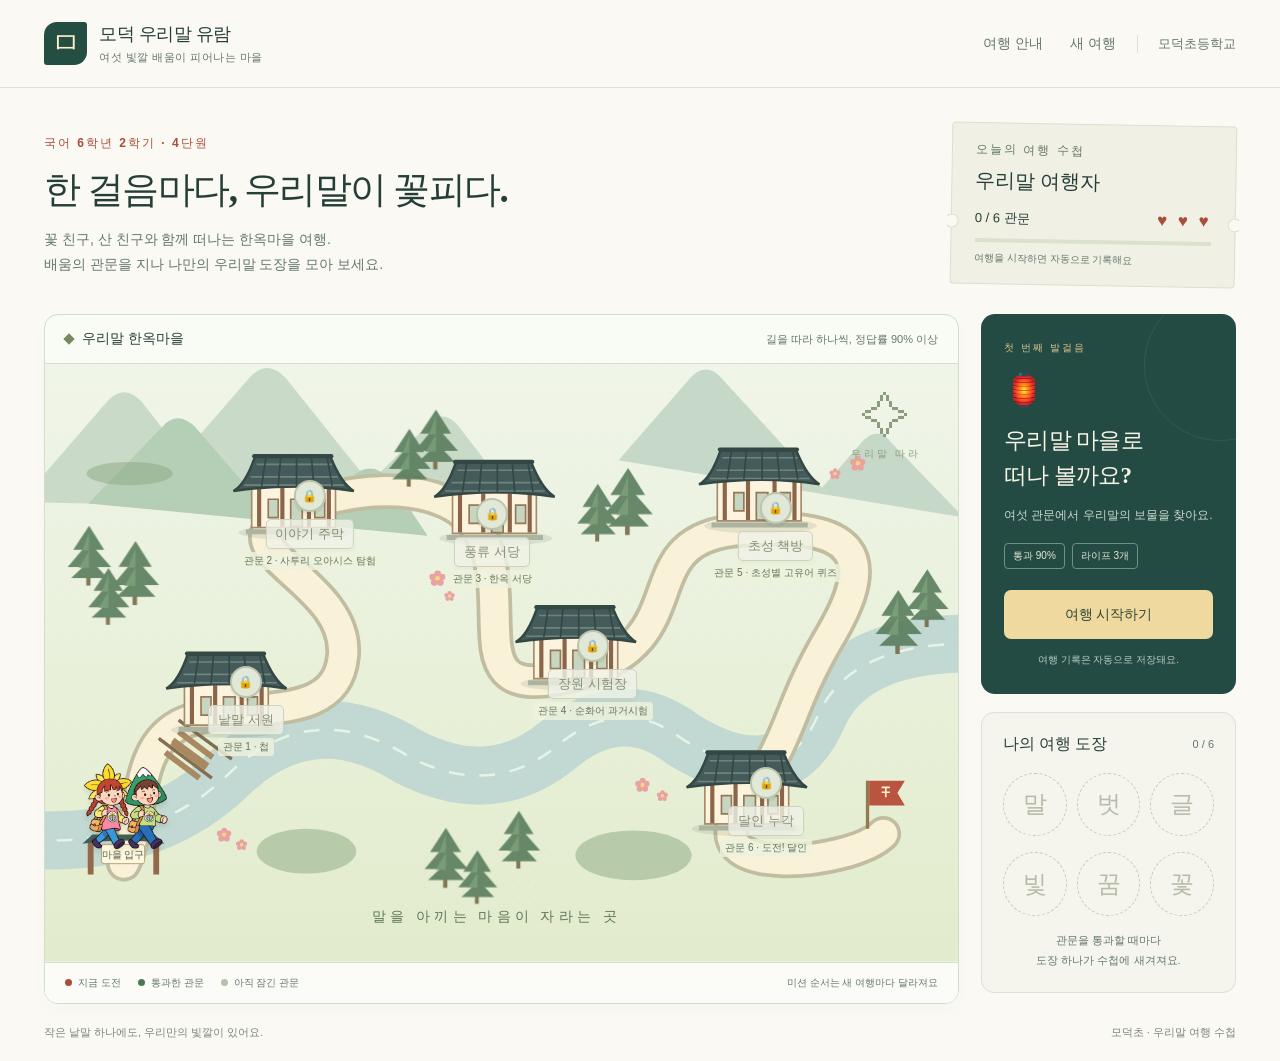
==== index.html @ 7a951e12 "Publish Modeok Korean village learning adventure" ====
<!doctype html>
<html lang="ko">
<head>
  <meta charset="utf-8">
  <meta name="viewport" content="width=device-width,initial-scale=1">
  <meta name="theme-color" content="#244b43">
  <meta name="description" content="모덕초 친구들과 떠나는 우리말 한옥마을 모험. 무작위 미션을 풀고 정답률 90% 이상으로 여행 도장을 모아 보세요.">
  <meta property="og:title" content="모덕 우리말 유람 · 한옥마을 모험">
  <meta property="og:description" content="여섯 가지 우리말 미션, 라이프 3개! 관문을 통과하며 우리말 여행 도장을 모아요.">
  <title>모덕 우리말 유람 · 한옥마을 모험</title>
  <link rel="icon" href="assets/favicon.svg" type="image/svg+xml">
  <link rel="stylesheet" href="style.css">
  <script src="game-core.js" defer></script>
  <script src="game.js" defer></script>
</head>
<body>
  <header class="topbar">
    <a class="brand" href="./" aria-label="모덕 우리말 유람 처음 화면"><span class="brand-symbol">ㅁ</span><span>모덕 <strong>우리말 유람</strong><small>여섯 빛깔 배움이 피어나는 마을</small></span></a>
    <nav class="top-actions" aria-label="여행 메뉴"><button id="help-btn" class="quiet">여행 안내</button><button id="new-btn" class="quiet">새 여행</button><span class="school-name">모덕초등학교</span></nav>
  </header>
  <main>
    <section class="intro">
      <div><p class="eyebrow">국어 6학년 2학기 · 4단원</p><h1>한 걸음마다,<br class="mobile-break"> 우리말이 꽃피다.</h1><p class="intro-copy">꽃 친구, 산 친구와 함께 떠나는 한옥마을 여행.<br>배움의 관문을 지나 나만의 우리말 도장을 모아 보세요.</p></div>
      <div class="travel-ticket"><span class="ticket-label">오늘의 여행 수첩</span><strong id="traveler-name">우리말 여행자</strong><div class="ticket-stats"><span id="progress-label">0 / 6 관문</span><span id="hearts" aria-label="남은 라이프 3개">♥ ♥ ♥</span></div><div class="meter"><span id="progress-bar"></span></div><small id="save-state" role="status">여행을 시작하면 자동으로 기록해요</small></div>
    </section>
    <section class="journey-layout" aria-label="우리말 여행 지도">
      <div class="map-card">
        <div class="map-heading"><span><i></i> 우리말 한옥마을</span><span class="map-guide">길을 따라 하나씩, 정답률 90% 이상</span></div>
        <div class="map-scroll"><div class="map-world" id="map-world">
          <svg class="landscape" viewBox="0 0 1100 720" role="img" aria-label="산과 시냇물, 한옥 여섯 채가 있는 우리말 마을 지도">
            <defs>
              <linearGradient id="paper" x2="0" y2="1"><stop stop-color="#f0f5e9"/><stop offset="1" stop-color="#e2eccc"/></linearGradient>
              <pattern id="texture" width="19" height="19" patternUnits="userSpaceOnUse"><circle cx="2" cy="3" r=".7" fill="#527253" opacity=".08"/><circle cx="12" cy="15" r=".6" fill="#527253" opacity=".07"/></pattern>
              <symbol id="pine" viewBox="0 0 70 92"><path d="M34 87V35" stroke="#766844" stroke-width="6"/><path d="M35 0 12 35h13L4 60h22L9 76h53L47 60h20L45 35h12Z" fill="#587c5c"/><path d="M35 9 25 36h10L20 61h15V76" fill="#6e946d"/></symbol>
              <symbol id="house" viewBox="0 0 150 125"><ellipse cx="77" cy="115" rx="68" ry="9" fill="#405940" opacity=".12"/><path d="M25 60h101v49H25Z" fill="#fcf4de" stroke="#a68b69" stroke-width="2"/><path d="M34 61v47m28-47v47m32-47v47m24-47v47" stroke="#8b6549" stroke-width="5"/><path d="M18 111h116v6H18Z" fill="#acb4a1"/><path d="M45 75h12v22H45Zm27 0h14v33H72Zm29 0h12v22h-12Z" fill="#c7d6c0" stroke="#987657" stroke-width="2"/><path d="M3 65Q17 58 29 24h91q13 32 28 41Q78 54 3 65Z" fill="#435b5a" stroke="#334744" stroke-width="3"/><path d="M24 48h105M31 33h91M16 58h120" stroke="#71837a" stroke-width="2"/><path d="m42 25-5 34m23-34-3 34m22-34v34m18-34 3 34m16-34 6 34" stroke="#334744" stroke-width="2"/><path d="M28 23h93" stroke="#334744" stroke-width="5" stroke-linecap="round"/></symbol>
              <symbol id="flower" viewBox="0 0 30 30"><g fill="#e9a2a2"><circle cx="15" cy="7" r="6"/><circle cx="23" cy="13" r="6"/><circle cx="20" cy="23" r="6"/><circle cx="9" cy="23" r="6"/><circle cx="6" cy="13" r="6"/></g><circle cx="15" cy="15" r="4" fill="#f7d77c"/></symbol>
            </defs>
            <rect width="1100" height="720" fill="url(#paper)"/>
            <path d="M-30 166 76 44q20-21 41 2l49 63 80-92q22-25 45 1l100 125 69-68q20-24 39 1l81 105Z" fill="#c9dbc8"/><path d="m52 168 90-93q18-20 40 2l116 134 72-75q22-21 45 2l46 69Z" fill="#b5cfb6"/>
            <path d="m691 116 88-101q19-18 37 3l120 131 51-58q18-16 32 3l88 91Z" fill="#c6d9c8"/>
            <path d="M-60 570Q120 592 220 495t220-21q99 50 177-14t151-8q119 73 163-28t232-85" fill="none" stroke="#c1d9d2" stroke-width="70"/><path d="M-60 570Q120 592 220 495t220-21q99 50 177-14t151-8q119 73 163-28t232-85" fill="none" stroke="#e6f4e8" stroke-width="3" stroke-dasharray="19 18"/>
            <path d="M95 602C121 550 102 458 170 431S351 437 359 352S225 229 278 190S493 123 529 214S495 415 643 373S700 210 839 200S1003 231 947 326S905 443 840 533S971 605 1010 566" fill="none" stroke="#c1bda0" stroke-width="43" stroke-linecap="round"/>
            <path id="travel-path" d="M95 602C121 550 102 458 170 431S351 437 359 352S225 229 278 190S493 123 529 214S495 415 643 373S700 210 839 200S1003 231 947 326S905 443 840 533S971 605 1010 566" fill="none" stroke="#faf1d9" stroke-width="34" stroke-linecap="round"/>
            <path d="m153 456 41 31m-49-19 41 31m-32-46 42 31m-35-41 41 31" stroke="#a88962" stroke-width="7"/><path d="m137 451 64 48m-40-70 64 47" stroke="#856d4f" stroke-width="4"/>
            <g opacity=".9"><use href="#pine" x="49" y="244" width="55" height="76"/><use href="#pine" x="78" y="211" width="62" height="86"/><use href="#pine" x="24" y="193" width="58" height="80"/><use href="#pine" x="411" y="75" width="56" height="80"/><use href="#pine" x="442" y="53" width="58" height="80"/><use href="#pine" x="638" y="142" width="56" height="78"/><use href="#pine" x="670" y="123" width="65" height="90"/><use href="#pine" x="997" y="270" width="62" height="86"/><use href="#pine" x="1035" y="245" width="56" height="78"/><use href="#pine" x="454" y="557" width="58" height="80"/><use href="#pine" x="495" y="584" width="52" height="72"/><use href="#pine" x="543" y="535" width="56" height="80"/></g>
            <g id="village-houses"></g>
            <g fill="#8ca780" opacity=".5"><ellipse cx="315" cy="587" rx="60" ry="27"/><ellipse cx="709" cy="592" rx="70" ry="30"/><ellipse cx="102" cy="132" rx="52" ry="14"/></g>
            <g><use href="#flower" x="207" y="558" width="18" height="18"/><use href="#flower" x="230" y="572" width="14" height="14"/><use href="#flower" x="463" y="248" width="20" height="20"/><use href="#flower" x="481" y="273" width="13" height="13"/><use href="#flower" x="711" y="498" width="18" height="18"/><use href="#flower" x="737" y="513" width="14" height="14"/><use href="#flower" x="970" y="110" width="19" height="19"/><use href="#flower" x="945" y="125" width="14" height="14"/></g>
            <g transform="translate(55 567)"><path d="M0 48V9m79 39V9" stroke="#94684b" stroke-width="7"/><path d="M-10 11Q40 3 89 11L77 0H2Z" fill="#405f59"/><rect x="13" y="12" width="52" height="23" rx="3" fill="#fff7de" stroke="#ad9671"/><text x="39" y="28" text-anchor="middle" fill="#526251" font-size="12" font-weight="bold">마을 입구</text></g>
            <g transform="translate(976 500)"><path d="M15 60V2" stroke="#957750" stroke-width="4"/><path d="M17 2h43l-9 15 9 15H17Z" fill="#b95440"/><path d="M32 10h10m-5 0v12m-5-6h10" stroke="#fff1c9" stroke-width="2"/></g>
            <text x="544" y="671" text-anchor="middle" fill="#60765b" font-size="17" font-family="serif" letter-spacing="5">말을 아끼는 마음이 자라는 곳</text>
            <rect width="1100" height="720" fill="url(#texture)" pointer-events="none"/>
          </svg>
          <div id="map-stops"></div><div class="travelers" id="travelers"><img src="assets/travelers.png" alt="꽃 모자와 산 모자를 쓴 모덕초 여행 친구들"><span>함께 가자!</span></div>
          <div class="map-compass" aria-hidden="true">✧<small>우리말 따라</small></div>
        </div></div>
        <div class="map-legend"><span><i class="legend-dot current"></i>지금 도전</span><span><i class="legend-dot cleared"></i>통과한 관문</span><span><i class="legend-dot locked"></i>아직 잠긴 관문</span><span class="legend-note">미션 순서는 새 여행마다 달라져요</span></div>
      </div>
      <aside class="sidebar">
        <div class="next-card"><p class="eyebrow" id="next-kicker">첫 번째 발걸음</p><div class="place-icon" aria-hidden="true">🏮</div><h2 id="next-title">우리말 마을로<br>떠나 볼까요?</h2><p id="next-desc">여섯 관문에서 우리말의 보물을 찾아요.</p><div class="rule-chips"><span>통과 90%</span><span>라이프 3개</span></div><button class="primary" id="continue-btn">여행 시작하기</button><p class="checkpoint-note" id="checkpoint-note">여행 기록은 자동으로 저장돼요.</p></div>
        <div class="stamps-card"><div class="section-heading"><h2>나의 여행 도장</h2><span id="stamp-count">0 / 6</span></div><div class="stamps" id="stamps"></div><p>관문을 통과할 때마다<br>도장 하나가 수첩에 새겨져요.</p></div>
      </aside>
    </section>
    <footer class="page-footer"><span>작은 낱말 하나에도, 우리만의 빛깔이 있어요.</span><span>모덕초 · 우리말 여행 수첩</span></footer>
  </main>
  <dialog id="welcome-dialog" aria-labelledby="welcome-title"><form id="welcome-form"><button class="dialog-close" type="button" data-close="welcome-dialog" aria-label="닫기">×</button><img class="welcome-mascots" src="assets/travelers.png" alt="모덕초 여행 친구들"><p class="eyebrow">우리말 보물을 찾아 떠나요</p><h2 id="welcome-title">반가워요, 여행자!</h2><p>미션은 무작위 순서로 만나요.<br>각 관문에서 <strong>정답률 90% 이상</strong>이면 다음 길이 열려요.</p><label class="name-label" for="nickname">여행자 이름 <small>별명도 좋아요</small></label><input id="nickname" maxlength="16" placeholder="예: 우리말 지킴이" autocomplete="nickname"><details class="mission-choice"><summary>여행에 담을 HTML 미션 선택 <span>기본 6개</span></summary><div id="mission-options"></div></details><p class="small-note">라이프는 미션 통과 실패 시 1개 줄어요.<br>모두 소진하면 복습을 90% 이상 마쳐 3개를 회복해요.</p><button type="submit" class="primary">여행 출발!</button><p id="welcome-error" role="alert"></p></form></dialog>
  <dialog id="help-dialog" aria-labelledby="help-title"><button class="dialog-close" data-close="help-dialog" aria-label="닫기">×</button><p class="eyebrow">우리말 여행 길잡이</p><h2 id="help-title">천천히 배워도 괜찮아요.</h2><ol class="help-list"><li>원하는 HTML 자료를 골라 여행을 시작해요. 선택한 미션 순서는 무작위로 정해져요.</li><li>현재 관문을 눌러 자료 안의 퀴즈를 끝까지 풀어요. 최소 10문제이며, 엽전 등 보너스 점수는 통과 판정에 쓰지 않아요.</li><li>정답률이 <strong>90% 이상</strong>이면 도장을 받고 다음 길이 열려요. 25문제는 23개 이상 맞혀야 해요.</li><li>90% 미만이면 라이프가 하나 줄어요. 0개일 때는 현재 관문을 복습하여 90% 이상을 얻으면 라이프 3개가 회복돼요. 이후 정식 도전으로 통과해요.</li><li>지도 버튼으로 돌아와도 기록은 남아요. 같은 기기·크롬 프로필·사이트 주소에서 이어 할 수 있어요. 시크릿 모드나 브라우저 기록 삭제 시에는 기록이 지워질 수 있어요.</li></ol><button class="primary" data-close="help-dialog">알겠어요</button></dialog>
  <dialog id="reset-dialog" aria-labelledby="reset-title"><p class="eyebrow">새로운 여행 준비</p><h2 id="reset-title">처음부터 새로 떠날까요?</h2><p>현재 여행의 도장, 라이프, 풀이 기록이 초기화돼요.<br>미션을 다시 선택하고 순서를 새로 섞어요.</p><div class="button-row"><button class="secondary" data-close="reset-dialog">계속 이어 하기</button><button class="primary" id="confirm-reset">새 여행 준비</button></div></dialog>
  <dialog id="mission-dialog" aria-labelledby="mission-title"><div class="mission-toolbar"><div><span id="mission-mode">우리말 관문</span><h2 id="mission-title"></h2></div><span id="mission-target">통과 기준 90%</span><button id="map-return" class="secondary">지도에 저장하고 돌아가기</button></div><div class="mission-loading" id="mission-loading" role="status">미션을 준비하고 있어요…</div><iframe id="mission-frame" title="우리말 HTML 미션" src="about:blank" allow="autoplay" sandbox="allow-scripts allow-same-origin allow-modals allow-forms allow-pointer-lock"></iframe><div id="result-panel" class="result-panel" hidden><div class="result-inner"><p class="eyebrow" id="result-kicker"></p><div class="result-emblem" id="result-emblem">✿</div><h2 id="result-title"></h2><p id="result-detail"></p><p class="result-number" id="result-number"></p><p id="result-message"></p><div class="result-actions"><button id="result-next" class="primary"></button><button id="review-answers" class="secondary">풀이 살펴보기</button><button id="result-map" class="quiet">지도로 돌아가기</button></div></div></div><div class="mission-bottom"><span>미션을 끝까지 풀면 결과가 자동으로 지도에 기록돼요.</span><button id="show-result" class="quiet" hidden>기록된 결과 보기</button></div></dialog>
  <div id="toast" class="toast" role="status" hidden></div>
</body>
</html>
---- style.css ----
@charset "UTF-8";
:root{--ink:#263e38;--muted:#65776c;--green:#244e42;--red:#aa4d39;--gold:#ad8c46;--line:#dedfd3;--paper:#faf9f4;font-family:"Malgun Gothic","Apple SD Gothic Neo",sans-serif;color:var(--ink);background:var(--paper);font-size:16px;font-synthesis:none}*{box-sizing:border-box}body{margin:0}button,input{font:inherit}button,a,input,summary{-webkit-tap-highlight-color:transparent}button{cursor:pointer;border:0}button:disabled{cursor:wait;opacity:.6}button:focus-visible,a:focus-visible,input:focus-visible,summary:focus-visible{outline:3px solid #ca8e43;outline-offset:4px}button{transition:background .18s,transform .18s}button:hover{filter:brightness(.96)}button:active{transform:translateY(1px)}a{color:inherit}h1,h2,p{margin-top:0}h1,h2{word-break:keep-all}h2{font-family:Georgia,"Batang",serif}p{line-height:1.7}strong{font-weight:750}[hidden]{display:none!important}.topbar{max-width:1480px;margin:auto;padding:22px 44px;display:flex;align-items:center;justify-content:space-between;border-bottom:1px solid var(--line);gap:24px}.brand{display:flex;align-items:center;gap:12px;text-decoration:none;font-size:18px;letter-spacing:-.5px}.brand strong{font-weight:800}.brand small{display:block;letter-spacing:.5px;font-size:11px;color:var(--muted);margin-top:4px}.brand-symbol{width:43px;height:43px;background:var(--green);color:#fff1cf;border-radius:13px 3px;font:30px Georgia,serif;display:grid;place-items:center}.top-actions{display:flex;align-items:center;gap:15px}.quiet{background:transparent;color:var(--muted);padding:9px 6px;font-size:14px;font-weight:650}.school-name{border-left:1px solid var(--line);padding-left:20px;font-size:13px;color:var(--muted)}main{max-width:1480px;margin:auto;padding:32px 44px 0}.intro{display:flex;align-items:center;justify-content:space-between;gap:36px;padding:4px 0 28px}.eyebrow{font-size:12px;font-weight:750;letter-spacing:2px;color:var(--red);margin-bottom:12px}.intro h1{font-family:Georgia,"Batang",serif;font-size:clamp(25px,2.9vw,40px);font-weight:600;letter-spacing:-1.6px;margin:0 0 12px;line-height:1.35}.intro-copy{color:var(--muted);font-size:14px;line-height:1.8;margin:0}.mobile-break{display:none}.travel-ticket{background:#f0f0e5;border:1px solid #dddfce;border-radius:4px;padding:18px 23px;min-width:285px;position:relative;transform:rotate(1deg)}.travel-ticket:before,.travel-ticket:after{content:"";width:12px;height:12px;background:var(--paper);border-radius:50%;position:absolute;top:57%;border:1px solid #dddfce}.travel-ticket:before{left:-7px;border-left-color:var(--paper)}.travel-ticket:after{right:-7px;border-right-color:var(--paper)}.ticket-label{display:block;color:var(--muted);font-size:12px;letter-spacing:2px;margin-bottom:9px}.travel-ticket>strong{display:block;font-family:Georgia,"Batang",serif;font-size:20px;max-width:250px;overflow:hidden;text-overflow:ellipsis;white-space:nowrap}.ticket-stats{display:flex;justify-content:space-between;align-items:center;font-size:13px;margin:14px 0 10px}.ticket-stats #hearts{color:var(--red);letter-spacing:3px;font-size:17px}.meter{height:4px;background:#dce1ce;border-radius:9px;overflow:hidden}.meter span{display:block;height:100%;background:#50765c;width:0;transition:width .5s}.travel-ticket small{font-size:10px;color:var(--muted);display:block;margin-top:9px}.journey-layout{display:grid;grid-template-columns:minmax(0,1fr) 255px;gap:22px;align-items:start}.map-card{border:1px solid #d3ddcc;border-radius:14px;overflow:hidden;box-shadow:0 7px 18px #31463505;background:#f9fcf5}.map-heading{padding:15px 20px;border-bottom:1px solid #d5dfcd;display:flex;align-items:center;justify-content:space-between;gap:12px;font-size:14px;font-weight:750}.map-heading>span:first-child{display:flex;align-items:center;gap:9px}.map-heading i{width:8px;height:8px;background:#788961;transform:rotate(45deg)}.map-heading .map-guide{font-size:11px;font-weight:400;color:var(--muted)}.map-scroll{overflow:auto;scrollbar-width:thin}.map-world{width:100%;min-width:650px;aspect-ratio:1100/720;position:relative;isolation:isolate}.landscape{width:100%;height:100%;position:absolute;inset:0}.map-compass{position:absolute;right:4%;top:5%;display:grid;place-items:center;color:#8c9c7e;font-size:48px;line-height:1}.map-compass small{font-size:10px;letter-spacing:3px;margin-top:7px}.stop{position:absolute;transform:translate(-50%,-50%);min-width:132px;display:flex;flex-direction:column;align-items:center;background:none;padding:5px;z-index:3;isolation:isolate}.stop .stop-number{width:32px;height:32px;border-radius:50%;background:#f5f3e8;color:#71816b;border:2px solid #9aa58b;box-shadow:0 3px 0 #5c6f561c;display:grid;place-items:center;font-weight:800;font-size:13px}.stop .stop-label{margin-top:7px;color:#526349;background:#fcfaf0e8;border:1px solid #c3cbb6;border-radius:5px;padding:5px 9px;font-size:clamp(11px,1.05vw,14px);font-weight:750;white-space:nowrap;box-shadow:0 3px 5px #5063450a}.stop .stop-subtitle{font-size:10px;color:#63745c;margin-top:3px;background:#edf2dcd4;border-radius:3px;padding:2px 5px}.stop.locked .stop-number{font-size:12px;color:#7b8574;background:#e2e8d7;border-color:#bbc4ad}.stop.locked .stop-label{color:#849077;background:#eff2e7cf;border-color:#cbd2be}.stop.current .stop-number{background:var(--red);border-color:#fff4d4;color:white;box-shadow:0 0 0 5px #aa4d3920}.stop.current .stop-label{background:#fff7e5;border:2px solid #b76545;color:#8a3e2b}.stop.current:before{content:"지금 도전";position:absolute;top:-21px;background:#a94c39;color:white;border-radius:4px;padding:4px 9px;font-size:10px;letter-spacing:1px;white-space:nowrap}.stop.cleared .stop-number{background:#477257;color:#fff7dc;border-color:#d6e5b9}.stop.cleared .stop-label{background:#e5efd9;border-color:#95ae82;color:#426847}.travelers{position:absolute;width:106px;height:110px;left:8.6%;top:77%;transform:translate(-50%,-100%);z-index:5;pointer-events:none;filter:drop-shadow(0 4px 2px #34513120)}.travelers img{width:100%;height:100%;object-fit:contain;display:block;animation:bob 3.1s ease-in-out infinite}.travelers span{display:none;background:#fffaf0;border:1px solid #b2bfa3;border-radius:6px;padding:4px 8px;font-size:10px;white-space:nowrap;position:absolute;top:-9px;left:58px}.travelers.walking img{animation:walk .26s ease-in-out infinite alternate}.travelers.walking span{display:block}@keyframes bob{50%{transform:translateY(-4px)}}@keyframes walk{to{transform:translateY(-9px) rotate(3deg)}}.map-legend{display:flex;align-items:center;gap:17px;padding:13px 20px;border-top:1px solid #d5dfcd;font-size:10px;color:var(--muted);background:#fbfcf7}.map-legend>span{display:flex;align-items:center;gap:6px;white-space:nowrap}.legend-dot{width:7px;height:7px;border-radius:50%;background:#b7c1ac}.legend-dot.current{background:var(--red)}.legend-dot.cleared{background:#4c785a}.legend-note{margin-left:auto;font-size:10px}.sidebar{display:grid;gap:18px}.next-card{background:#244b43;color:#f8f5e7;border-radius:14px;padding:25px 23px;position:relative;overflow:hidden}.next-card:after{content:"";position:absolute;width:150px;height:150px;border:1px solid #ffffff12;border-radius:50%;right:-60px;top:-25px;pointer-events:none}.next-card .eyebrow{color:#d5c18c;font-size:10px;margin-bottom:15px;letter-spacing:2px}.place-icon{font-size:32px;margin-bottom:15px}.next-card h2{font-size:23px;line-height:1.5;letter-spacing:-.7px;font-weight:600;margin-bottom:12px}.next-card>p:not(.eyebrow){font-size:12px;color:#cbd9cd;line-height:1.8;margin-bottom:16px}.rule-chips{display:flex;gap:7px;margin:0 0 21px}.rule-chips span{font-size:10px;border:1px solid #729080;border-radius:4px;padding:5px 8px;color:#e5ead7}.primary,.secondary{padding:13px 18px;min-height:46px;border-radius:7px;font-size:14px;font-weight:750;line-height:1.5}.primary{background:var(--green);color:#fff9e8;width:100%;border:1px solid transparent}.secondary{background:#f6f5ed;color:var(--ink);border:1px solid #d3d8cb}.next-card .primary{background:#f0d99e;color:#304638}.next-card .checkpoint-note{font-size:10px!important;text-align:center;margin:12px 0 0!important;color:#b9cfc0!important}.stamps-card{border:1px solid #dfdfd2;padding:21px;border-radius:13px;background:#f5f4ed}.section-heading{display:flex;justify-content:space-between;gap:10px;align-items:center;margin-bottom:18px}.section-heading h2{font-size:16px;margin:0}.section-heading>span{font-size:11px;color:var(--muted)}.stamps{display:grid;grid-template-columns:repeat(3,1fr);gap:16px 10px}.stamp{border:1px dashed #c4c8b8;aspect-ratio:1;border-radius:50%;display:flex;align-items:center;justify-content:center;font-family:"Batang",serif;color:#b7bbaa;font-size:24px;position:relative}.stamp.earned{border:2px solid #a94e3d;color:#a94e3d;background:#b15b3c05;box-shadow:inset 0 0 0 3px #f5f4ed,inset 0 0 0 4px #a94e3d;transform:rotate(-8deg)}.stamp.earned:after{content:"통과";position:absolute;bottom:7px;font:7px sans-serif;letter-spacing:2px}.stamps-card>p{font-size:11px;color:var(--muted);text-align:center;line-height:1.8;margin:15px 0 0}.page-footer{display:flex;justify-content:space-between;gap:20px;padding:21px 0;font-size:11px;color:#7c8777}.toast{position:fixed;bottom:28px;left:50%;transform:translateX(-50%);max-width:90vw;background:#263e38;color:#fffaed;padding:14px 22px;border-radius:10px;box-shadow:0 5px 22px #0002;z-index:1000;font-size:14px;line-height:1.5;text-align:center}dialog{border:1px solid #dbdece;background:#fffdf6;color:var(--ink);border-radius:16px;width:min(520px,calc(100% - 36px));padding:32px;box-shadow:0 24px 120px #1a302538}dialog::backdrop{background:#1a302585;backdrop-filter:blur(3px)}dialog h2{font-size:28px;margin-bottom:15px;line-height:1.4}dialog p{color:var(--muted);font-size:14px}dialog .eyebrow{color:var(--red);font-size:11px}dialog .dialog-close{background:transparent;position:absolute;right:17px;top:12px;font-size:28px;color:#71816b;padding:3px 9px}.welcome-mascots{display:block;float:right;width:110px;height:115px;object-fit:contain;margin:0 0 12px 12px}.name-label{display:block;font-size:14px;font-weight:700;margin:23px 0 9px}.name-label small{font-weight:400;font-size:11px;color:var(--muted);margin-left:6px}input{padding:13px;border:1px solid #cbd3c2;border-radius:7px;background:#fff;width:100%;color:var(--ink)}.mission-choice{margin:18px 0;font-size:13px}.mission-choice summary{cursor:pointer;line-height:1.6;padding:8px 0}.mission-choice summary span{font-size:11px;color:var(--muted);margin-left:8px}#mission-options{padding:10px 0;display:grid;gap:9px}#mission-options label{display:flex;gap:10px;align-items:center;font-size:13px}#mission-options input{width:18px;height:18px;accent-color:var(--green)}.small-note{font-size:11px!important;line-height:1.8;color:var(--muted)}#welcome-error{color:var(--red);margin-bottom:0}.help-list{padding-left:22px;font-size:14px;line-height:1.8}.help-list li{padding:0 0 14px 6px}.button-row{display:flex;gap:12px}.button-row>*{flex:1}.button-row .primary{width:auto}#mission-dialog{width:100vw;max-width:none;height:100dvh;max-height:none;border:0;border-radius:0;margin:0;padding:0;background:#f9f7ee;overflow:hidden;flex-direction:column}#mission-dialog[open]{display:flex}.mission-toolbar{background:#fffdf6;display:flex;align-items:center;justify-content:space-between;gap:18px;padding:10px 22px;border-bottom:1px solid #d7dccf;min-height:73px}.mission-toolbar h2{font-family:inherit;font-size:16px;margin:3px 0 0}.mission-toolbar>div>span{font-size:10px;color:var(--red);letter-spacing:2px}#mission-target{font-size:13px;color:var(--muted);margin-left:auto}.mission-toolbar .secondary{font-size:12px;padding:9px 12px;min-height:40px}#mission-frame{width:100%;flex:1;border:0;background:#fffdf6;min-height:0}.mission-loading{position:absolute;top:90px;left:50%;transform:translateX(-50%);border:1px solid #d8dccf;box-shadow:0 5px 18px #0001;border-radius:8px;background:#fffdf6;padding:14px 22px;font-size:14px;z-index:4;text-align:center;width:max-content;max-width:90%}.mission-bottom{padding:8px 18px;min-height:36px;display:flex;align-items:center;justify-content:space-between;gap:12px;font-size:11px;color:var(--muted);border-top:1px solid #d7dccf;background:#fffdf6}.mission-bottom .quiet{padding:2px;font-size:11px}.result-panel{position:absolute;inset:73px 0 36px;background:#f8f7efed;backdrop-filter:blur(5px);display:grid;place-items:center;overflow:auto;padding:25px;z-index:5}.result-inner{max-width:470px;width:100%;text-align:center;padding:22px}.result-inner .eyebrow{font-size:11px}.result-emblem{width:90px;height:90px;border:3px double #b96346;color:#a94e3d;border-radius:50%;display:grid;place-items:center;font:46px "Batang",serif;transform:rotate(-8deg);margin:0 auto 23px;background:#fff9eb}.result-inner h2{font-size:30px}.result-inner .result-number{font-size:42px;line-height:1.2;color:var(--green);font-weight:800;margin:20px 0}.result-inner p{font-size:14px}.result-actions{display:flex;flex-direction:column;gap:9px;margin-top:25px}.completed .next-card{background:#744431}.completed .place-icon{font-size:39px}body:has(dialog[open]){overflow:hidden}@media(min-width:1500px){main{padding-top:42px}.intro{padding-bottom:35px}.journey-layout{grid-template-columns:minmax(0,1fr) 280px}.next-card{padding:30px 26px}.stamps-card{padding:24px}}@media(max-width:1100px){.topbar{padding:18px 26px}main{padding:25px 26px 0}.journey-layout{grid-template-columns:minmax(0,1fr) 218px;gap:16px}.next-card{padding:22px 18px}.next-card h2{font-size:20px}.stamps-card{padding:17px}.map-guide{display:none}.legend-note{display:none!important}.map-legend{gap:13px}.map-world{min-width:620px}.travel-ticket{min-width:255px;padding:15px 20px}.intro{gap:24px}.intro h1{font-size:30px}.travelers{width:95px;height:100px}}@media(max-width:850px){.journey-layout{grid-template-columns:1fr}.sidebar{grid-template-columns:1fr 1fr;align-items:start}.next-card .place-icon{display:none}.next-card h2{margin-bottom:8px}.next-card .eyebrow{margin-bottom:8px}.next-card>p{margin-bottom:10px}.rule-chips{margin-bottom:12px}.stamps{grid-template-columns:repeat(6,1fr);gap:6px}.stamps-card{height:100%}.stamp{font-size:20px}.stamp.earned:after{display:none}.stamps-card>p{margin-top:20px}.school-name{display:none}.intro h1{font-size:29px}.travel-ticket{min-width:235px}.intro-copy{font-size:12px}.stop .stop-label{font-size:12px}.topbar{gap:12px}.top-actions{gap:8px}}@media(max-width:580px){.topbar{padding:16px}.brand{font-size:16px}.brand small{font-size:9px}.brand-symbol{width:35px;height:35px;font-size:25px}.quiet{font-size:12px}.top-actions{gap:3px}main{padding:24px 14px 0}.intro{display:block;padding-bottom:20px}.intro h1{font-size:30px}.intro-copy{font-size:13px}.travel-ticket{transform:none;min-width:0;padding:14px 18px;margin-top:18px;display:grid;grid-template-columns:1fr 1fr;gap:4px 20px}.ticket-label{margin-bottom:4px;font-size:10px}.travel-ticket>strong{grid-column:1;grid-row:2;font-size:17px}.ticket-stats{grid-column:2;grid-row:1/3;margin:0;gap:8px;flex-direction:column;align-items:flex-end;justify-content:center}.meter{grid-column:1/3;margin-top:7px}.travel-ticket small{grid-column:1/3;margin:4px 0 0}.map-heading{padding:13px 15px}.map-world{min-width:650px}.map-legend{padding:13px;justify-content:center;gap:14px}.sidebar{grid-template-columns:1fr}.next-card{display:grid;grid-template-columns:1fr 1fr;gap:0 15px}.next-card .eyebrow,.next-card h2,.next-card>p:not(.checkpoint-note){grid-column:1}.next-card .primary{grid-column:2;grid-row:2/4;align-self:center}.next-card .rule-chips{margin-bottom:0}.next-card .checkpoint-note{grid-column:2;font-size:9px!important}.next-card h2{font-size:20px}.stamps-card{padding:20px}.stamps{gap:15px}.stamp{font-size:23px}.stamps-card>p{display:none}.page-footer{font-size:9px;gap:10px;line-height:1.7}.page-footer>span:last-child{text-align:right}.map-scroll:after{content:"지도를 옆으로 밀어 둘러보세요";display:block;text-align:center;font-size:10px;padding:8px;color:var(--muted);background:#f1f6e9}.mission-toolbar{padding:9px 12px;gap:8px;min-height:73px}.mission-toolbar h2{font-size:13px;max-width:180px}#mission-target{display:none}.mission-toolbar .secondary{font-size:10px;padding:8px;max-width:107px}.mission-bottom{font-size:9px;padding:6px 12px}.result-panel{padding:14px}.result-inner{padding:12px}.result-inner h2{font-size:25px}.result-number{font-size:34px!important}dialog{padding:27px 23px}.welcome-mascots{width:86px;height:97px}.help-list{font-size:13px}.button-row{flex-direction:column}}
@media(prefers-reduced-motion:reduce){*,*:before,*:after{animation:none!important;transition:none!important;scroll-behavior:auto!important}}
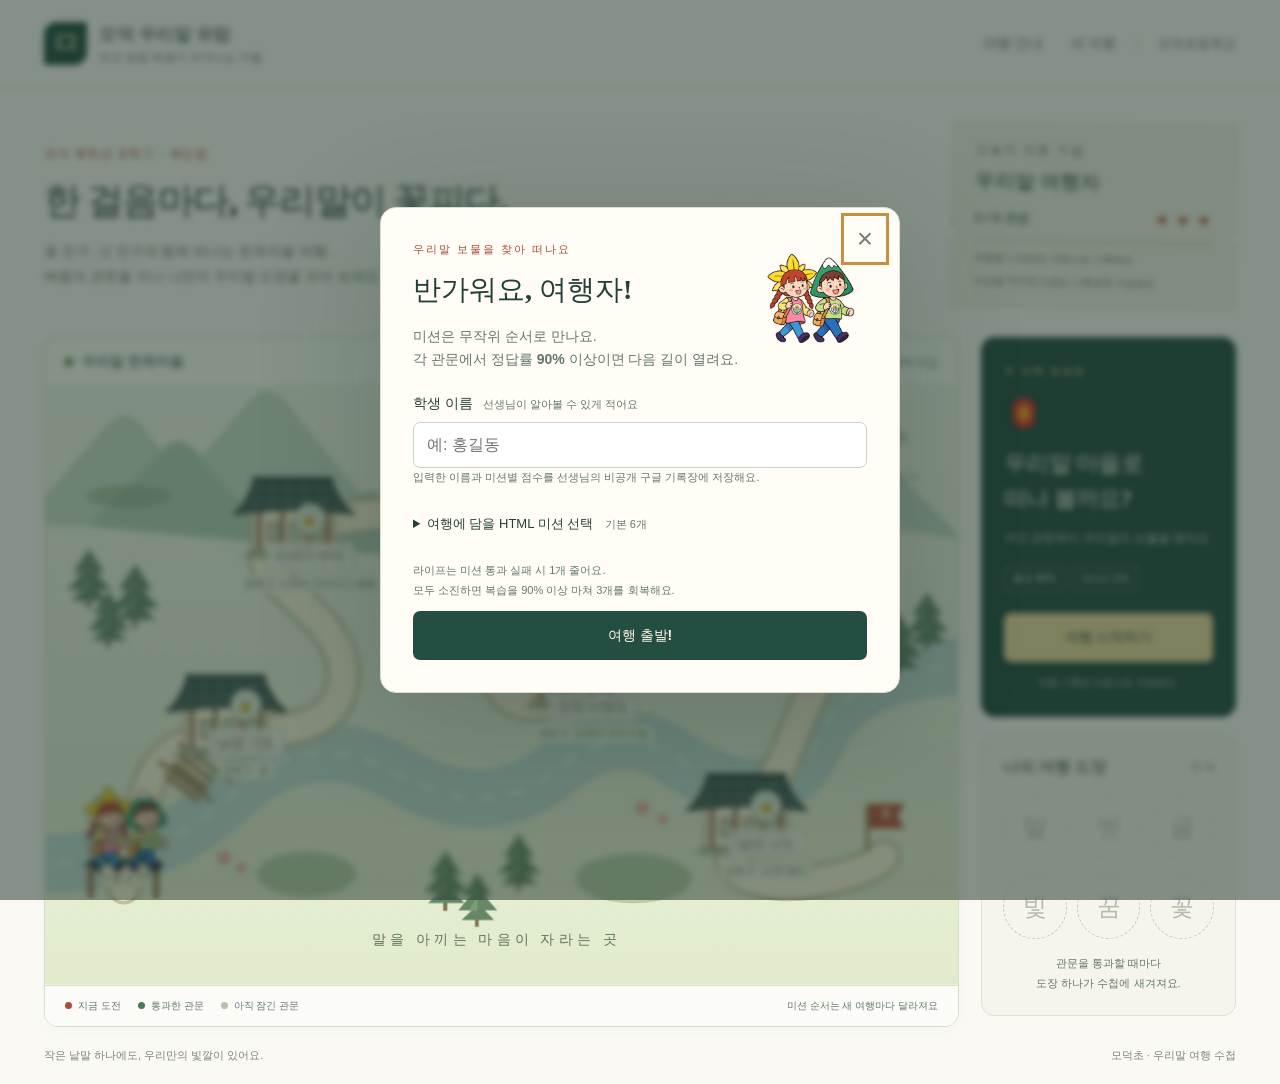
==== commit b26ab94c: "Record named student mission scores in private Google Sheets" ====
--- a/index.html
+++ b/index.html
@@ -7,10 +7,14 @@
   <meta name="description" content="모덕초 친구들과 떠나는 우리말 한옥마을 모험. 무작위 미션을 풀고 정답률 90% 이상으로 여행 도장을 모아 보세요.">
   <meta property="og:title" content="모덕 우리말 유람 · 한옥마을 모험">
   <meta property="og:description" content="여섯 가지 우리말 미션, 라이프 3개! 관문을 통과하며 우리말 여행 도장을 모아요.">
+  <meta property="og:url" content="https://junho1-commits.github.io/modeok-korean-village/">
+  <meta property="og:image" content="https://junho1-commits.github.io/modeok-korean-village/%EB%AF%B8%EB%A6%AC%EB%B3%B4%EA%B8%B0.jpg">
   <title>모덕 우리말 유람 · 한옥마을 모험</title>
   <link rel="icon" href="assets/favicon.svg" type="image/svg+xml">
   <link rel="stylesheet" href="style.css">
   <script src="game-core.js" defer></script>
+  <script src="score-config.js" defer></script>
+  <script src="score-sync.js" defer></script>
   <script src="game.js" defer></script>
 </head>
 <body>
@@ -21,7 +25,7 @@
   <main>
     <section class="intro">
       <div><p class="eyebrow">국어 6학년 2학기 · 4단원</p><h1>한 걸음마다,<br class="mobile-break"> 우리말이 꽃피다.</h1><p class="intro-copy">꽃 친구, 산 친구와 함께 떠나는 한옥마을 여행.<br>배움의 관문을 지나 나만의 우리말 도장을 모아 보세요.</p></div>
-      <div class="travel-ticket"><span class="ticket-label">오늘의 여행 수첩</span><strong id="traveler-name">우리말 여행자</strong><div class="ticket-stats"><span id="progress-label">0 / 6 관문</span><span id="hearts" aria-label="남은 라이프 3개">♥ ♥ ♥</span></div><div class="meter"><span id="progress-bar"></span></div><small id="save-state" role="status">여행을 시작하면 자동으로 기록해요</small></div>
+      <div class="travel-ticket"><span class="ticket-label">오늘의 여행 수첩</span><strong id="traveler-name">우리말 여행자</strong><div class="ticket-stats"><span id="progress-label">0 / 6 관문</span><span id="hearts" aria-label="남은 라이프 3개">♥ ♥ ♥</span></div><div class="meter"><span id="progress-bar"></span></div><small id="save-state" role="status">여행을 시작하면 자동으로 기록해요</small><small data-score-status role="status">미션을 마치면 선생님 기록장에 저장해요</small><button id="score-retry" class="quiet" hidden>기록 다시 저장</button></div>
     </section>
     <section class="journey-layout" aria-label="우리말 여행 지도">
       <div class="map-card">
@@ -63,10 +67,11 @@
     </section>
     <footer class="page-footer"><span>작은 낱말 하나에도, 우리만의 빛깔이 있어요.</span><span>모덕초 · 우리말 여행 수첩</span></footer>
   </main>
-  <dialog id="welcome-dialog" aria-labelledby="welcome-title"><form id="welcome-form"><button class="dialog-close" type="button" data-close="welcome-dialog" aria-label="닫기">×</button><img class="welcome-mascots" src="assets/travelers.png" alt="모덕초 여행 친구들"><p class="eyebrow">우리말 보물을 찾아 떠나요</p><h2 id="welcome-title">반가워요, 여행자!</h2><p>미션은 무작위 순서로 만나요.<br>각 관문에서 <strong>정답률 90% 이상</strong>이면 다음 길이 열려요.</p><label class="name-label" for="nickname">여행자 이름 <small>별명도 좋아요</small></label><input id="nickname" maxlength="16" placeholder="예: 우리말 지킴이" autocomplete="nickname"><details class="mission-choice"><summary>여행에 담을 HTML 미션 선택 <span>기본 6개</span></summary><div id="mission-options"></div></details><p class="small-note">라이프는 미션 통과 실패 시 1개 줄어요.<br>모두 소진하면 복습을 90% 이상 마쳐 3개를 회복해요.</p><button type="submit" class="primary">여행 출발!</button><p id="welcome-error" role="alert"></p></form></dialog>
+  <dialog id="welcome-dialog" aria-labelledby="welcome-title"><form id="welcome-form"><button class="dialog-close" type="button" data-close="welcome-dialog" aria-label="닫기">×</button><img class="welcome-mascots" src="assets/travelers.png" alt="모덕초 여행 친구들"><p class="eyebrow">우리말 보물을 찾아 떠나요</p><h2 id="welcome-title">반가워요, 여행자!</h2><p>미션은 무작위 순서로 만나요.<br>각 관문에서 <strong>정답률 90% 이상</strong>이면 다음 길이 열려요.</p><label class="name-label" for="nickname">학생 이름 <small>선생님이 알아볼 수 있게 적어요</small></label><input id="nickname" name="studentName" maxlength="16" placeholder="예: 홍길동" autocomplete="off" required aria-describedby="name-notice"><p id="name-notice" class="small-note">입력한 이름과 미션별 점수를 선생님의 비공개 구글 기록장에 저장해요.</p><details class="mission-choice"><summary>여행에 담을 HTML 미션 선택 <span>기본 6개</span></summary><div id="mission-options"></div></details><p class="small-note">라이프는 미션 통과 실패 시 1개 줄어요.<br>모두 소진하면 복습을 90% 이상 마쳐 3개를 회복해요.</p><button type="submit" class="primary">여행 출발!</button><p id="welcome-error" role="alert"></p></form></dialog>
+  <dialog id="identity-dialog" aria-labelledby="identity-title"><form id="identity-form"><p class="eyebrow">이어 하던 여행이 있어요</p><h2 id="identity-title">학생 이름을 알려 주세요.</h2><p>도장과 라이프는 이어 가요.<br>지금부터 마치는 미션의 이름과 점수를 선생님의 비공개 구글 기록장에 저장해요.</p><label class="name-label" for="student-name">학생 이름</label><input id="student-name" maxlength="16" placeholder="예: 홍길동" autocomplete="off" required><p id="identity-error" role="alert"></p><button class="primary" type="submit">이 이름으로 이어 하기</button></form></dialog>
   <dialog id="help-dialog" aria-labelledby="help-title"><button class="dialog-close" data-close="help-dialog" aria-label="닫기">×</button><p class="eyebrow">우리말 여행 길잡이</p><h2 id="help-title">천천히 배워도 괜찮아요.</h2><ol class="help-list"><li>원하는 HTML 자료를 골라 여행을 시작해요. 선택한 미션 순서는 무작위로 정해져요.</li><li>현재 관문을 눌러 자료 안의 퀴즈를 끝까지 풀어요. 최소 10문제이며, 엽전 등 보너스 점수는 통과 판정에 쓰지 않아요.</li><li>정답률이 <strong>90% 이상</strong>이면 도장을 받고 다음 길이 열려요. 25문제는 23개 이상 맞혀야 해요.</li><li>90% 미만이면 라이프가 하나 줄어요. 0개일 때는 현재 관문을 복습하여 90% 이상을 얻으면 라이프 3개가 회복돼요. 이후 정식 도전으로 통과해요.</li><li>지도 버튼으로 돌아와도 기록은 남아요. 같은 기기·크롬 프로필·사이트 주소에서 이어 할 수 있어요. 시크릿 모드나 브라우저 기록 삭제 시에는 기록이 지워질 수 있어요.</li></ol><button class="primary" data-close="help-dialog">알겠어요</button></dialog>
-  <dialog id="reset-dialog" aria-labelledby="reset-title"><p class="eyebrow">새로운 여행 준비</p><h2 id="reset-title">처음부터 새로 떠날까요?</h2><p>현재 여행의 도장, 라이프, 풀이 기록이 초기화돼요.<br>미션을 다시 선택하고 순서를 새로 섞어요.</p><div class="button-row"><button class="secondary" data-close="reset-dialog">계속 이어 하기</button><button class="primary" id="confirm-reset">새 여행 준비</button></div></dialog>
-  <dialog id="mission-dialog" aria-labelledby="mission-title"><div class="mission-toolbar"><div><span id="mission-mode">우리말 관문</span><h2 id="mission-title"></h2></div><span id="mission-target">통과 기준 90%</span><button id="map-return" class="secondary">지도에 저장하고 돌아가기</button></div><div class="mission-loading" id="mission-loading" role="status">미션을 준비하고 있어요…</div><iframe id="mission-frame" title="우리말 HTML 미션" src="about:blank" allow="autoplay" sandbox="allow-scripts allow-same-origin allow-modals allow-forms allow-pointer-lock"></iframe><div id="result-panel" class="result-panel" hidden><div class="result-inner"><p class="eyebrow" id="result-kicker"></p><div class="result-emblem" id="result-emblem">✿</div><h2 id="result-title"></h2><p id="result-detail"></p><p class="result-number" id="result-number"></p><p id="result-message"></p><div class="result-actions"><button id="result-next" class="primary"></button><button id="review-answers" class="secondary">풀이 살펴보기</button><button id="result-map" class="quiet">지도로 돌아가기</button></div></div></div><div class="mission-bottom"><span>미션을 끝까지 풀면 결과가 자동으로 지도에 기록돼요.</span><button id="show-result" class="quiet" hidden>기록된 결과 보기</button></div></dialog>
+  <dialog id="reset-dialog" aria-labelledby="reset-title"><p class="eyebrow">새로운 여행 준비</p><h2 id="reset-title">처음부터 새로 떠날까요?</h2><p>현재 기기의 도장, 라이프, 풀이 기록이 초기화돼요.<br>선생님 기록장에 저장된 점수와 전송 대기 기록은 남아요.<br>다른 학생이라면 새 여행에서 자신의 이름을 입력해요.</p><div class="button-row"><button class="secondary" data-close="reset-dialog">계속 이어 하기</button><button class="primary" id="confirm-reset">새 여행 준비</button></div></dialog>
+  <dialog id="mission-dialog" aria-labelledby="mission-title"><div class="mission-toolbar"><div><span id="mission-mode">우리말 관문</span><h2 id="mission-title"></h2></div><span id="mission-target">통과 기준 90%</span><button id="map-return" class="secondary">지도에 저장하고 돌아가기</button></div><div class="mission-loading" id="mission-loading" role="status">미션을 준비하고 있어요…</div><iframe id="mission-frame" title="우리말 HTML 미션" src="about:blank" allow="autoplay" sandbox="allow-scripts allow-same-origin allow-modals allow-forms allow-pointer-lock"></iframe><div id="result-panel" class="result-panel" hidden><div class="result-inner"><p class="eyebrow" id="result-kicker"></p><div class="result-emblem" id="result-emblem">✿</div><h2 id="result-title"></h2><p id="result-detail"></p><p class="result-number" id="result-number"></p><p id="result-message"></p><p class="small-note" data-score-status role="status"></p><div class="result-actions"><button id="result-next" class="primary"></button><button id="review-answers" class="secondary">풀이 살펴보기</button><button id="result-map" class="quiet">지도로 돌아가기</button></div></div></div><div class="mission-bottom"><span>미션을 끝까지 풀면 결과가 자동으로 지도에 기록돼요.</span><button id="show-result" class="quiet" hidden>기록된 결과 보기</button></div></dialog>
   <div id="toast" class="toast" role="status" hidden></div>
 </body>
 </html>
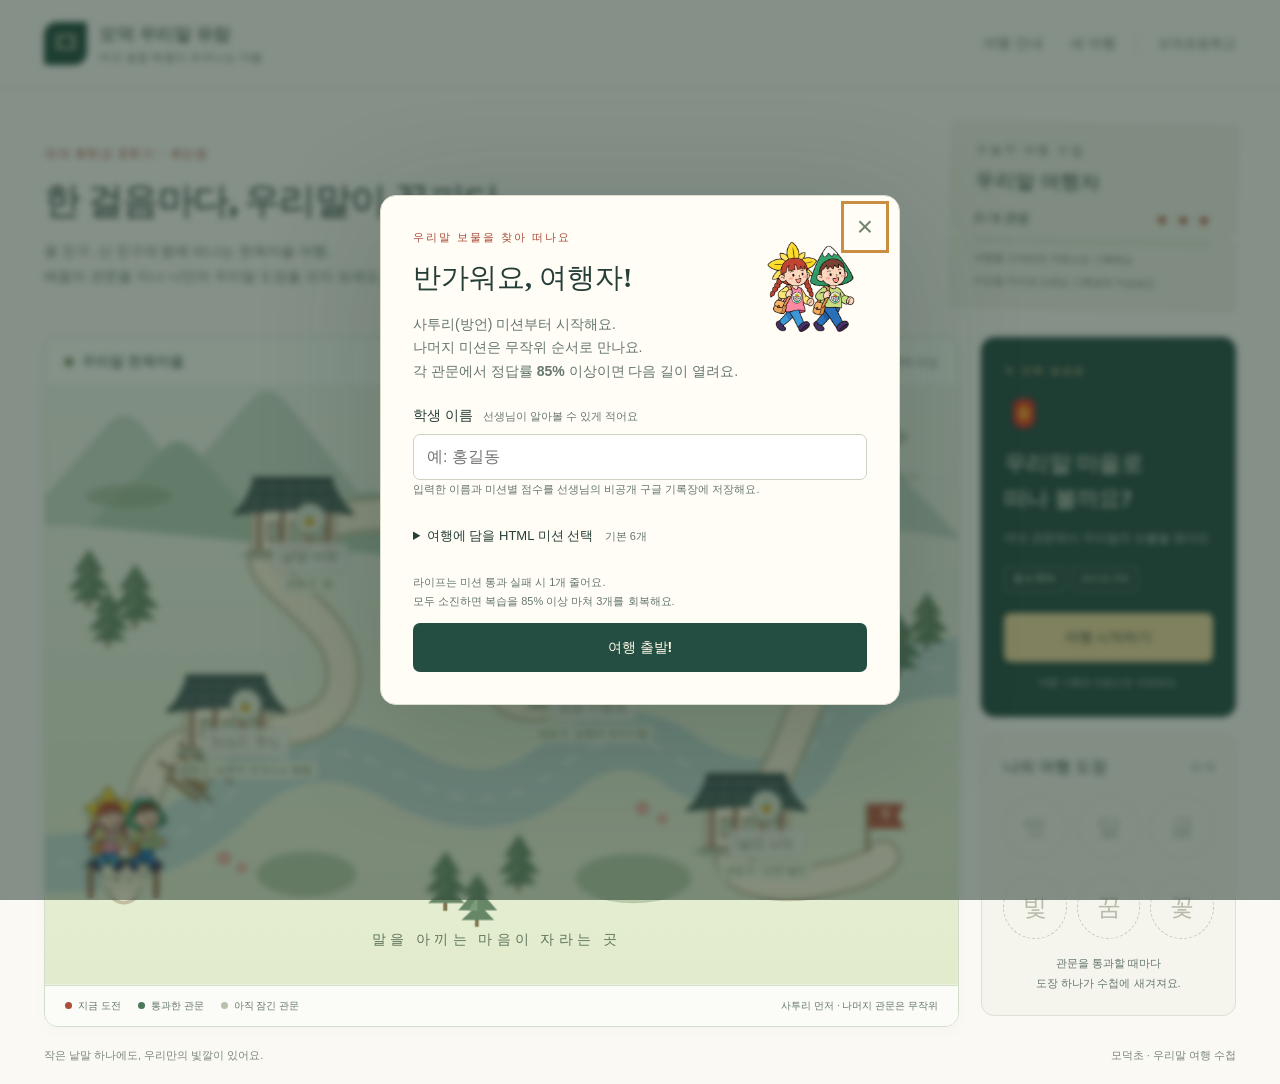
==== commit 5a3b74c4: "Lower the pass threshold to 85% and begin with dialect" ====
--- a/index.html
+++ b/index.html
@@ -4,7 +4,7 @@
   <meta charset="utf-8">
   <meta name="viewport" content="width=device-width,initial-scale=1">
   <meta name="theme-color" content="#244b43">
-  <meta name="description" content="모덕초 친구들과 떠나는 우리말 한옥마을 모험. 무작위 미션을 풀고 정답률 90% 이상으로 여행 도장을 모아 보세요.">
+  <meta name="description" content="모덕초 친구들과 떠나는 우리말 한옥마을 모험. 사투리부터 미션을 풀고 정답률 85% 이상으로 여행 도장을 모아 보세요.">
   <meta property="og:title" content="모덕 우리말 유람 · 한옥마을 모험">
   <meta property="og:description" content="여섯 가지 우리말 미션, 라이프 3개! 관문을 통과하며 우리말 여행 도장을 모아요.">
   <meta property="og:url" content="https://junho1-commits.github.io/modeok-korean-village/">
@@ -12,10 +12,10 @@
   <title>모덕 우리말 유람 · 한옥마을 모험</title>
   <link rel="icon" href="assets/favicon.svg" type="image/svg+xml">
   <link rel="stylesheet" href="style.css">
-  <script src="game-core.js" defer></script>
-  <script src="score-config.js" defer></script>
-  <script src="score-sync.js" defer></script>
-  <script src="game.js" defer></script>
+  <script src="game-core.js?v=20261123-85-dialect-1" defer></script>
+  <script src="score-config.js?v=20261123-85-dialect-1" defer></script>
+  <script src="score-sync.js?v=20261123-85-dialect-1" defer></script>
+  <script src="game.js?v=20261123-85-dialect-1" defer></script>
 </head>
 <body>
   <header class="topbar">
@@ -29,7 +29,7 @@
     </section>
     <section class="journey-layout" aria-label="우리말 여행 지도">
       <div class="map-card">
-        <div class="map-heading"><span><i></i> 우리말 한옥마을</span><span class="map-guide">길을 따라 하나씩, 정답률 90% 이상</span></div>
+        <div class="map-heading"><span><i></i> 우리말 한옥마을</span><span class="map-guide">길을 따라 하나씩, 정답률 85% 이상</span></div>
         <div class="map-scroll"><div class="map-world" id="map-world">
           <svg class="landscape" viewBox="0 0 1100 720" role="img" aria-label="산과 시냇물, 한옥 여섯 채가 있는 우리말 마을 지도">
             <defs>
@@ -58,20 +58,20 @@
           <div id="map-stops"></div><div class="travelers" id="travelers"><img src="assets/travelers.png" alt="꽃 모자와 산 모자를 쓴 모덕초 여행 친구들"><span>함께 가자!</span></div>
           <div class="map-compass" aria-hidden="true">✧<small>우리말 따라</small></div>
         </div></div>
-        <div class="map-legend"><span><i class="legend-dot current"></i>지금 도전</span><span><i class="legend-dot cleared"></i>통과한 관문</span><span><i class="legend-dot locked"></i>아직 잠긴 관문</span><span class="legend-note">미션 순서는 새 여행마다 달라져요</span></div>
+        <div class="map-legend"><span><i class="legend-dot current"></i>지금 도전</span><span><i class="legend-dot cleared"></i>통과한 관문</span><span><i class="legend-dot locked"></i>아직 잠긴 관문</span><span class="legend-note">사투리 먼저 · 나머지 관문은 무작위</span></div>
       </div>
       <aside class="sidebar">
-        <div class="next-card"><p class="eyebrow" id="next-kicker">첫 번째 발걸음</p><div class="place-icon" aria-hidden="true">🏮</div><h2 id="next-title">우리말 마을로<br>떠나 볼까요?</h2><p id="next-desc">여섯 관문에서 우리말의 보물을 찾아요.</p><div class="rule-chips"><span>통과 90%</span><span>라이프 3개</span></div><button class="primary" id="continue-btn">여행 시작하기</button><p class="checkpoint-note" id="checkpoint-note">여행 기록은 자동으로 저장돼요.</p></div>
+        <div class="next-card"><p class="eyebrow" id="next-kicker">첫 번째 발걸음</p><div class="place-icon" aria-hidden="true">🏮</div><h2 id="next-title">우리말 마을로<br>떠나 볼까요?</h2><p id="next-desc">여섯 관문에서 우리말의 보물을 찾아요.</p><div class="rule-chips"><span>통과 85%</span><span>라이프 3개</span></div><button class="primary" id="continue-btn">여행 시작하기</button><p class="checkpoint-note" id="checkpoint-note">여행 기록은 자동으로 저장돼요.</p></div>
         <div class="stamps-card"><div class="section-heading"><h2>나의 여행 도장</h2><span id="stamp-count">0 / 6</span></div><div class="stamps" id="stamps"></div><p>관문을 통과할 때마다<br>도장 하나가 수첩에 새겨져요.</p></div>
       </aside>
     </section>
     <footer class="page-footer"><span>작은 낱말 하나에도, 우리만의 빛깔이 있어요.</span><span>모덕초 · 우리말 여행 수첩</span></footer>
   </main>
-  <dialog id="welcome-dialog" aria-labelledby="welcome-title"><form id="welcome-form"><button class="dialog-close" type="button" data-close="welcome-dialog" aria-label="닫기">×</button><img class="welcome-mascots" src="assets/travelers.png" alt="모덕초 여행 친구들"><p class="eyebrow">우리말 보물을 찾아 떠나요</p><h2 id="welcome-title">반가워요, 여행자!</h2><p>미션은 무작위 순서로 만나요.<br>각 관문에서 <strong>정답률 90% 이상</strong>이면 다음 길이 열려요.</p><label class="name-label" for="nickname">학생 이름 <small>선생님이 알아볼 수 있게 적어요</small></label><input id="nickname" name="studentName" maxlength="16" placeholder="예: 홍길동" autocomplete="off" required aria-describedby="name-notice"><p id="name-notice" class="small-note">입력한 이름과 미션별 점수를 선생님의 비공개 구글 기록장에 저장해요.</p><details class="mission-choice"><summary>여행에 담을 HTML 미션 선택 <span>기본 6개</span></summary><div id="mission-options"></div></details><p class="small-note">라이프는 미션 통과 실패 시 1개 줄어요.<br>모두 소진하면 복습을 90% 이상 마쳐 3개를 회복해요.</p><button type="submit" class="primary">여행 출발!</button><p id="welcome-error" role="alert"></p></form></dialog>
+  <dialog id="welcome-dialog" aria-labelledby="welcome-title"><form id="welcome-form"><button class="dialog-close" type="button" data-close="welcome-dialog" aria-label="닫기">×</button><img class="welcome-mascots" src="assets/travelers.png" alt="모덕초 여행 친구들"><p class="eyebrow">우리말 보물을 찾아 떠나요</p><h2 id="welcome-title">반가워요, 여행자!</h2><p>사투리(방언) 미션부터 시작해요.<br>나머지 미션은 무작위 순서로 만나요.<br>각 관문에서 <strong>정답률 85% 이상</strong>이면 다음 길이 열려요.</p><label class="name-label" for="nickname">학생 이름 <small>선생님이 알아볼 수 있게 적어요</small></label><input id="nickname" name="studentName" maxlength="16" placeholder="예: 홍길동" autocomplete="off" required aria-describedby="name-notice"><p id="name-notice" class="small-note">입력한 이름과 미션별 점수를 선생님의 비공개 구글 기록장에 저장해요.</p><details class="mission-choice"><summary>여행에 담을 HTML 미션 선택 <span>기본 6개</span></summary><div id="mission-options"></div></details><p class="small-note">라이프는 미션 통과 실패 시 1개 줄어요.<br>모두 소진하면 복습을 85% 이상 마쳐 3개를 회복해요.</p><button type="submit" class="primary">여행 출발!</button><p id="welcome-error" role="alert"></p></form></dialog>
   <dialog id="identity-dialog" aria-labelledby="identity-title"><form id="identity-form"><p class="eyebrow">이어 하던 여행이 있어요</p><h2 id="identity-title">학생 이름을 알려 주세요.</h2><p>도장과 라이프는 이어 가요.<br>지금부터 마치는 미션의 이름과 점수를 선생님의 비공개 구글 기록장에 저장해요.</p><label class="name-label" for="student-name">학생 이름</label><input id="student-name" maxlength="16" placeholder="예: 홍길동" autocomplete="off" required><p id="identity-error" role="alert"></p><button class="primary" type="submit">이 이름으로 이어 하기</button></form></dialog>
-  <dialog id="help-dialog" aria-labelledby="help-title"><button class="dialog-close" data-close="help-dialog" aria-label="닫기">×</button><p class="eyebrow">우리말 여행 길잡이</p><h2 id="help-title">천천히 배워도 괜찮아요.</h2><ol class="help-list"><li>원하는 HTML 자료를 골라 여행을 시작해요. 선택한 미션 순서는 무작위로 정해져요.</li><li>현재 관문을 눌러 자료 안의 퀴즈를 끝까지 풀어요. 최소 10문제이며, 엽전 등 보너스 점수는 통과 판정에 쓰지 않아요.</li><li>정답률이 <strong>90% 이상</strong>이면 도장을 받고 다음 길이 열려요. 25문제는 23개 이상 맞혀야 해요.</li><li>90% 미만이면 라이프가 하나 줄어요. 0개일 때는 현재 관문을 복습하여 90% 이상을 얻으면 라이프 3개가 회복돼요. 이후 정식 도전으로 통과해요.</li><li>지도 버튼으로 돌아와도 기록은 남아요. 같은 기기·크롬 프로필·사이트 주소에서 이어 할 수 있어요. 시크릿 모드나 브라우저 기록 삭제 시에는 기록이 지워질 수 있어요.</li></ol><button class="primary" data-close="help-dialog">알겠어요</button></dialog>
+  <dialog id="help-dialog" aria-labelledby="help-title"><button class="dialog-close" data-close="help-dialog" aria-label="닫기">×</button><p class="eyebrow">우리말 여행 길잡이</p><h2 id="help-title">천천히 배워도 괜찮아요.</h2><ol class="help-list"><li>원하는 HTML 자료를 골라 여행을 시작해요. 사투리(방언)를 선택하면 첫 관문이 되고 나머지 미션은 무작위로 정해져요.</li><li>현재 관문을 눌러 자료 안의 퀴즈를 끝까지 풀어요. 최소 10문제이며, 엽전 등 보너스 점수는 통과 판정에 쓰지 않아요.</li><li>정답률이 <strong>85% 이상</strong>이면 도장을 받고 다음 길이 열려요. 25문제는 22개 이상 맞혀야 해요.</li><li>85% 미만이면 라이프가 하나 줄어요. 0개일 때는 현재 관문을 복습하여 85% 이상을 얻으면 라이프 3개가 회복돼요. 이후 정식 도전으로 통과해요.</li><li>지도 버튼으로 돌아와도 기록은 남아요. 같은 기기·크롬 프로필·사이트 주소에서 이어 할 수 있어요. 시크릿 모드나 브라우저 기록 삭제 시에는 기록이 지워질 수 있어요.</li></ol><button class="primary" data-close="help-dialog">알겠어요</button></dialog>
   <dialog id="reset-dialog" aria-labelledby="reset-title"><p class="eyebrow">새로운 여행 준비</p><h2 id="reset-title">처음부터 새로 떠날까요?</h2><p>현재 기기의 도장, 라이프, 풀이 기록이 초기화돼요.<br>선생님 기록장에 저장된 점수와 전송 대기 기록은 남아요.<br>다른 학생이라면 새 여행에서 자신의 이름을 입력해요.</p><div class="button-row"><button class="secondary" data-close="reset-dialog">계속 이어 하기</button><button class="primary" id="confirm-reset">새 여행 준비</button></div></dialog>
-  <dialog id="mission-dialog" aria-labelledby="mission-title"><div class="mission-toolbar"><div><span id="mission-mode">우리말 관문</span><h2 id="mission-title"></h2></div><span id="mission-target">통과 기준 90%</span><button id="map-return" class="secondary">지도에 저장하고 돌아가기</button></div><div class="mission-loading" id="mission-loading" role="status">미션을 준비하고 있어요…</div><iframe id="mission-frame" title="우리말 HTML 미션" src="about:blank" allow="autoplay" sandbox="allow-scripts allow-same-origin allow-modals allow-forms allow-pointer-lock"></iframe><div id="result-panel" class="result-panel" hidden><div class="result-inner"><p class="eyebrow" id="result-kicker"></p><div class="result-emblem" id="result-emblem">✿</div><h2 id="result-title"></h2><p id="result-detail"></p><p class="result-number" id="result-number"></p><p id="result-message"></p><p class="small-note" data-score-status role="status"></p><div class="result-actions"><button id="result-next" class="primary"></button><button id="review-answers" class="secondary">풀이 살펴보기</button><button id="result-map" class="quiet">지도로 돌아가기</button></div></div></div><div class="mission-bottom"><span>미션을 끝까지 풀면 결과가 자동으로 지도에 기록돼요.</span><button id="show-result" class="quiet" hidden>기록된 결과 보기</button></div></dialog>
+  <dialog id="mission-dialog" aria-labelledby="mission-title"><div class="mission-toolbar"><div><span id="mission-mode">우리말 관문</span><h2 id="mission-title"></h2></div><span id="mission-target">통과 기준 85%</span><button id="map-return" class="secondary">지도에 저장하고 돌아가기</button></div><div class="mission-loading" id="mission-loading" role="status">미션을 준비하고 있어요…</div><iframe id="mission-frame" title="우리말 HTML 미션" src="about:blank" allow="autoplay" sandbox="allow-scripts allow-same-origin allow-modals allow-forms allow-pointer-lock"></iframe><div id="result-panel" class="result-panel" hidden><div class="result-inner"><p class="eyebrow" id="result-kicker"></p><div class="result-emblem" id="result-emblem">✿</div><h2 id="result-title"></h2><p id="result-detail"></p><p class="result-number" id="result-number"></p><p id="result-message"></p><p class="small-note" data-score-status role="status"></p><div class="result-actions"><button id="result-next" class="primary"></button><button id="review-answers" class="secondary">풀이 살펴보기</button><button id="result-map" class="quiet">지도로 돌아가기</button></div></div></div><div class="mission-bottom"><span>미션을 끝까지 풀면 결과가 자동으로 지도에 기록돼요.</span><button id="show-result" class="quiet" hidden>기록된 결과 보기</button></div></dialog>
   <div id="toast" class="toast" role="status" hidden></div>
 </body>
 </html>
